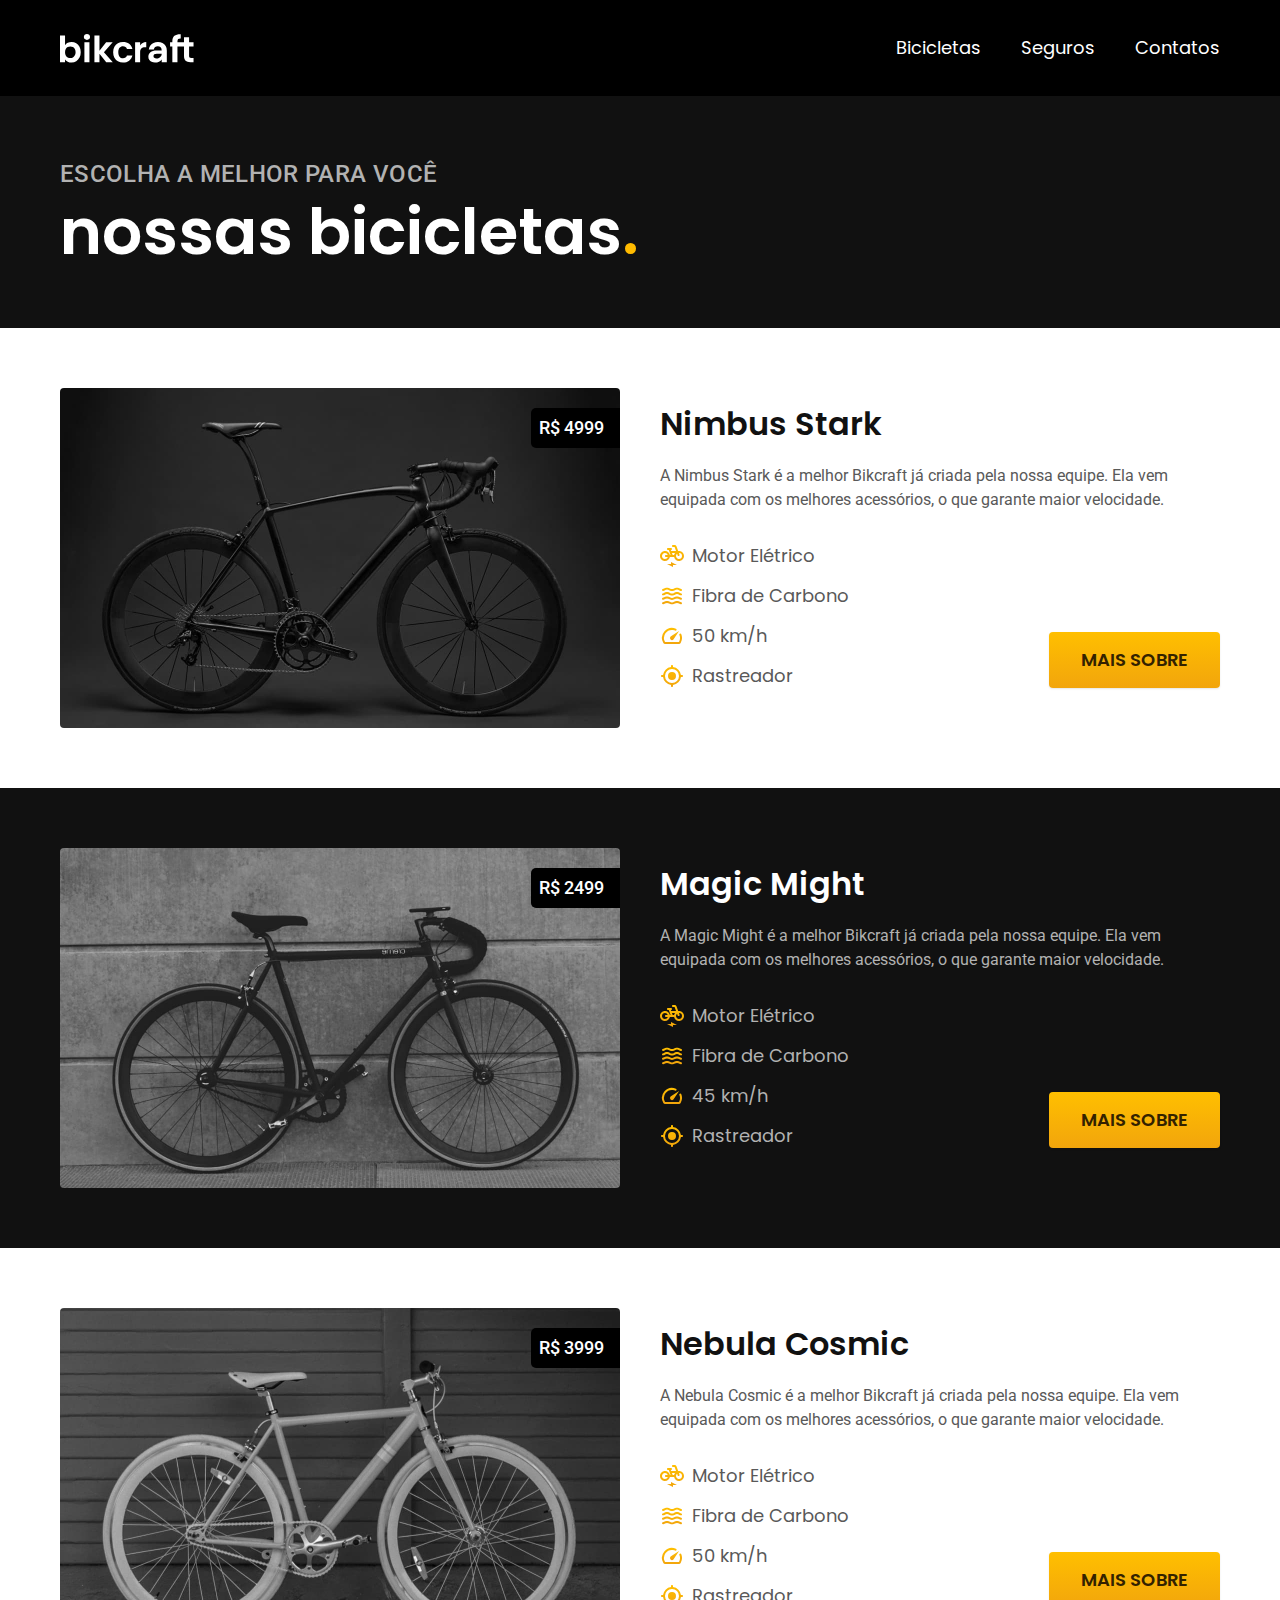
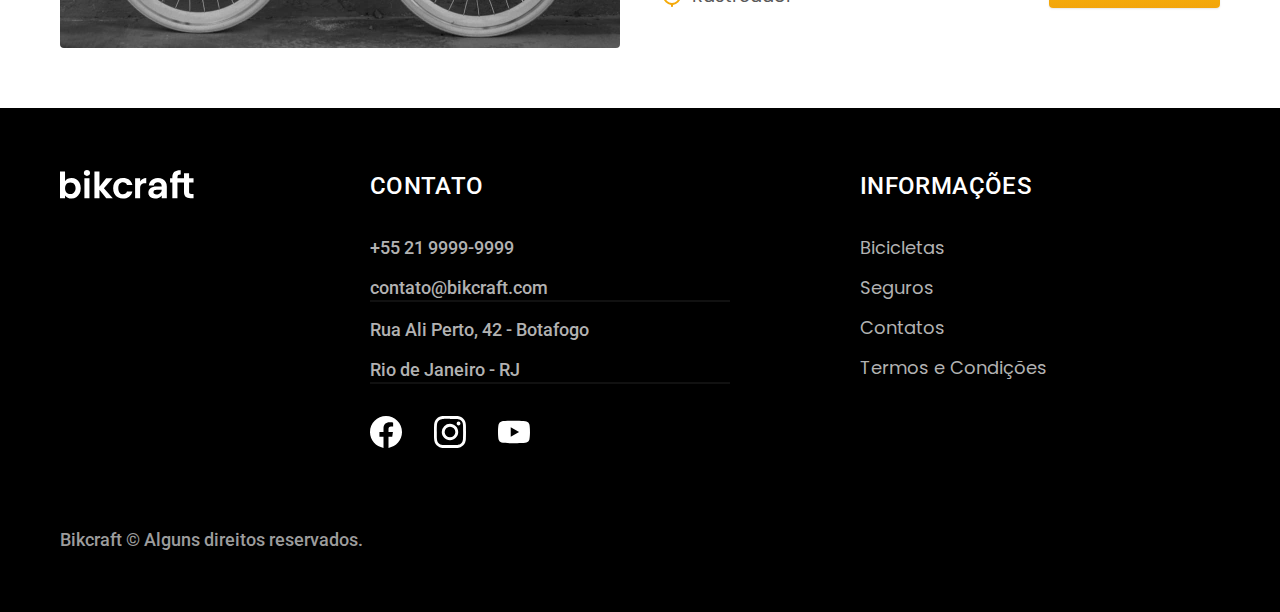
==== bicicletas.html @ 8161dbcb "bicicletas" ====
<!DOCTYPE html>
<html lang="pt-br">

<head>
    <meta charset="UTF-8">
    <meta name="viewport" content="width=device-width, initial-scale=1.0">
    <title>Bicicletas | Bikcraft</title>
    <meta name="description" content="Bicicletas">
    <link rel="stylesheet" href="./css/style.css">

    <link rel="preconnect" href="https://fonts.googleapis.com">
    <link rel="preconnect" href="https://fonts.gstatic.com" crossorigin>
    <link href="https://fonts.googleapis.com/css2?family=Merriweather:ital,wght@1,900&family=Poppins:wght@400;600&family=Roboto:wght@400;500&display=swap" rel="stylesheet">
</head>

<body id="bicicletas">
    <header class="header-bg">
        <div class="header-container container">
            <a href="./"><img src="./img/bikcraft.svg" alt="Bikcraft"></a>
            <nav aria-label="primaria">
                <ul class="header-menu font-1-m cor-0">
                    <li><a href="./bicicletas.html">Bicicletas</a></li>
                    <li><a href="./seguros.html">Seguros</a></li>
                    <li><a href="./contato.html">Contatos</a></li>
                </ul>
            </nav>
        </div>
    </header>
    <main>
        <div class="titulo-bg">
            <div class="titulo container">
                <p class="font-2-l-b cor-5">Escolha a melhor para você</p>
                <h1 class="font-1-xxl cor-0">nossas bicicletas<span class="cor-p1">.</span></h1>
            </div>
        </div>
        <div class="bicicletas container">
            <div class="bicicletas-img">
                <img src="./img/bicicletas/nimbus.jpg" alt="Bicicleta preta">
                <span class="font-2-m cor-0">R$ 4999</span>
            </div>
            <div class="bicicletas-conteudo">
                <h2 class="font-1-xl">Nimbus Stark</h2>
                <p class="font-2-s cor-8">A Nimbus Stark é a melhor Bikcraft já criada pela nossa equipe. Ela vem equipada com os melhores acessórios, o que garante maior velocidade.</p>
                <ul class="font-1-m cor-8">
                    <li>
                        <img src="./img/icones/eletrica.svg" alt="">
                        Motor Elétrico
                    </li>
                    <li>
                        <img src="./img/icones/carbono.svg" alt="">
                        Fibra de Carbono
                    </li>
                    <li>
                        <img src="./img/icones/velocidade.svg" alt="">
                        50 km/h
                    </li>
                    <li>
                        <img src="./img/icones/rastreador.svg" alt="">
                        Rastreador
                    </li>
                </ul>
                <a class="botao seta" href="./bicicletas/nimbus.html">Mais Sobre</a>
            </div>

        </div>
        <div class="bicicletas-bg">
            <div class="bicicletas container">
                <div class="bicicletas-img">
                    <img src="./img/bicicletas/magic.jpg" alt="Bicicleta preta">
                    <span class="font-2-m cor-0">R$ 2499</span>
                </div>
                <div class="bicicletas-conteudo">
                    <h2 class="font-1-xl cor-0">Magic Might</h2>
                    <p class="font-2-s cor-5">A Magic Might é a melhor Bikcraft já criada pela nossa equipe. Ela vem equipada com os melhores acessórios, o que garante maior velocidade.</p>
                    <ul class="font-1-m cor-5">
                        <li>
                            <img src="./img/icones/eletrica.svg" alt="">
                            Motor Elétrico
                        </li>
                        <li>
                            <img src="./img/icones/carbono.svg" alt="">
                            Fibra de Carbono
                        </li>
                        <li>
                            <img src="./img/icones/velocidade.svg" alt="">
                            45 km/h
                        </li>
                        <li>
                            <img src="./img/icones/rastreador.svg" alt="">
                            Rastreador
                        </li>
                    </ul>
                    <a class="botao seta" href="./bicicletas/magic.html">Mais Sobre</a>
                </div>

            </div>
        </div>
        <div class="bicicletas container">
            <div class="bicicletas-img">
                <img src="./img/bicicletas/nebula.jpg" alt="Bicicleta preta">
                <span class="font-2-m cor-0">R$ 3999</span>
            </div>
            <div class="bicicletas-conteudo">
                <h2 class="font-1-xl">Nebula Cosmic</h2>
                <p class="font-2-s cor-8">A Nebula Cosmic é a melhor Bikcraft já criada pela nossa equipe. Ela vem equipada com os melhores acessórios, o que garante maior velocidade.</p>
                <ul class="font-1-m cor-8">
                    <li>
                        <img src="./img/icones/eletrica.svg" alt="">
                        Motor Elétrico
                    </li>
                    <li>
                        <img src="./img/icones/carbono.svg" alt="">
                        Fibra de Carbono
                    </li>
                    <li>
                        <img src="./img/icones/velocidade.svg" alt="">
                        50 km/h
                    </li>
                    <li>
                        <img src="./img/icones/rastreador.svg" alt="">
                        Rastreador
                    </li>
                </ul>
                <a class="botao seta" href="./bicicletas/nebula.html">Mais Sobre</a>
            </div>

        </div>
    </main>
    <footer class="footer-bg">
        <div class="footer container">
            <img src="./img/bikcraft.svg" alt="Bikcraft">
            <div class="footer-contato">
                <h3 class="font-2-l-b cor-0">Contato</h3>
                <ul class="font-2-m cor-5">
                    <li><a href="tel:+552199999999">+55 21 9999-9999</a></li>
                    <li><a href="mailto:contato@bikcraft.com">contato@bikcraft.com</a></li>
                    <li>Rua Ali Perto, 42 - Botafogo</li>
                    <li>Rio de Janeiro - RJ</li>
                </ul>
                <div class="footer-redes">
                    <a href="./">
                        <img src="./img/redes/facebook.svg" alt="Facebook">
                    </a>
                    <a href="./">
                        <img src="./img/redes/instagram.svg" alt="Instagram">
                    </a>
                    <a href="./">
                        <img src="./img/redes/youtube.svg" alt="Youtube">
                    </a>
                </div>
            </div>
            <div class="footer-informacoes">
                <h3 class="font-2-l-b cor-0">Informações</h3>
                <nav>
                    <ul class="font-1-m cor-5">
                        <li><a href="./bicicletas.html">Bicicletas</a></li>
                        <li><a href="./seguros.html">Seguros</a></li>
                        <li><a href="./contato.html">Contatos</a></li>
                        <li><a href="./termos.html">Termos e Condições</a></li>
                    </ul>
                </nav>
            </div>
            <p class="footer-copy font-2-m cor-6">Bikcraft © Alguns direitos reservados.</p>
        </div>
    </footer>

</body>

</html>
---- css/style.css ----
@import url(./global/global.css);
@import url(./global/header.css);
@import url(./global/footer.css);
@import url(./utilidades/tipografia.css);

/* Utilidades */
@import url(./utilidades/componentes.css);
@import url(./utilidades/variables.css);

/* Home */
@import url(./home/introducao.css);
@import url(./home/tecnologia.css);
@import url(./home/parceiros.css);
@import url(./home/depoimento.css);

/* Bicicletas */
@import url(./bicicletas/bicicletas-list.css);
@import url(./bicicletas/bicicletas.css);

/* Seguros */
@import url(./seguros/seguros.css);

/* Termos */
@import url(./termos/termos.css);
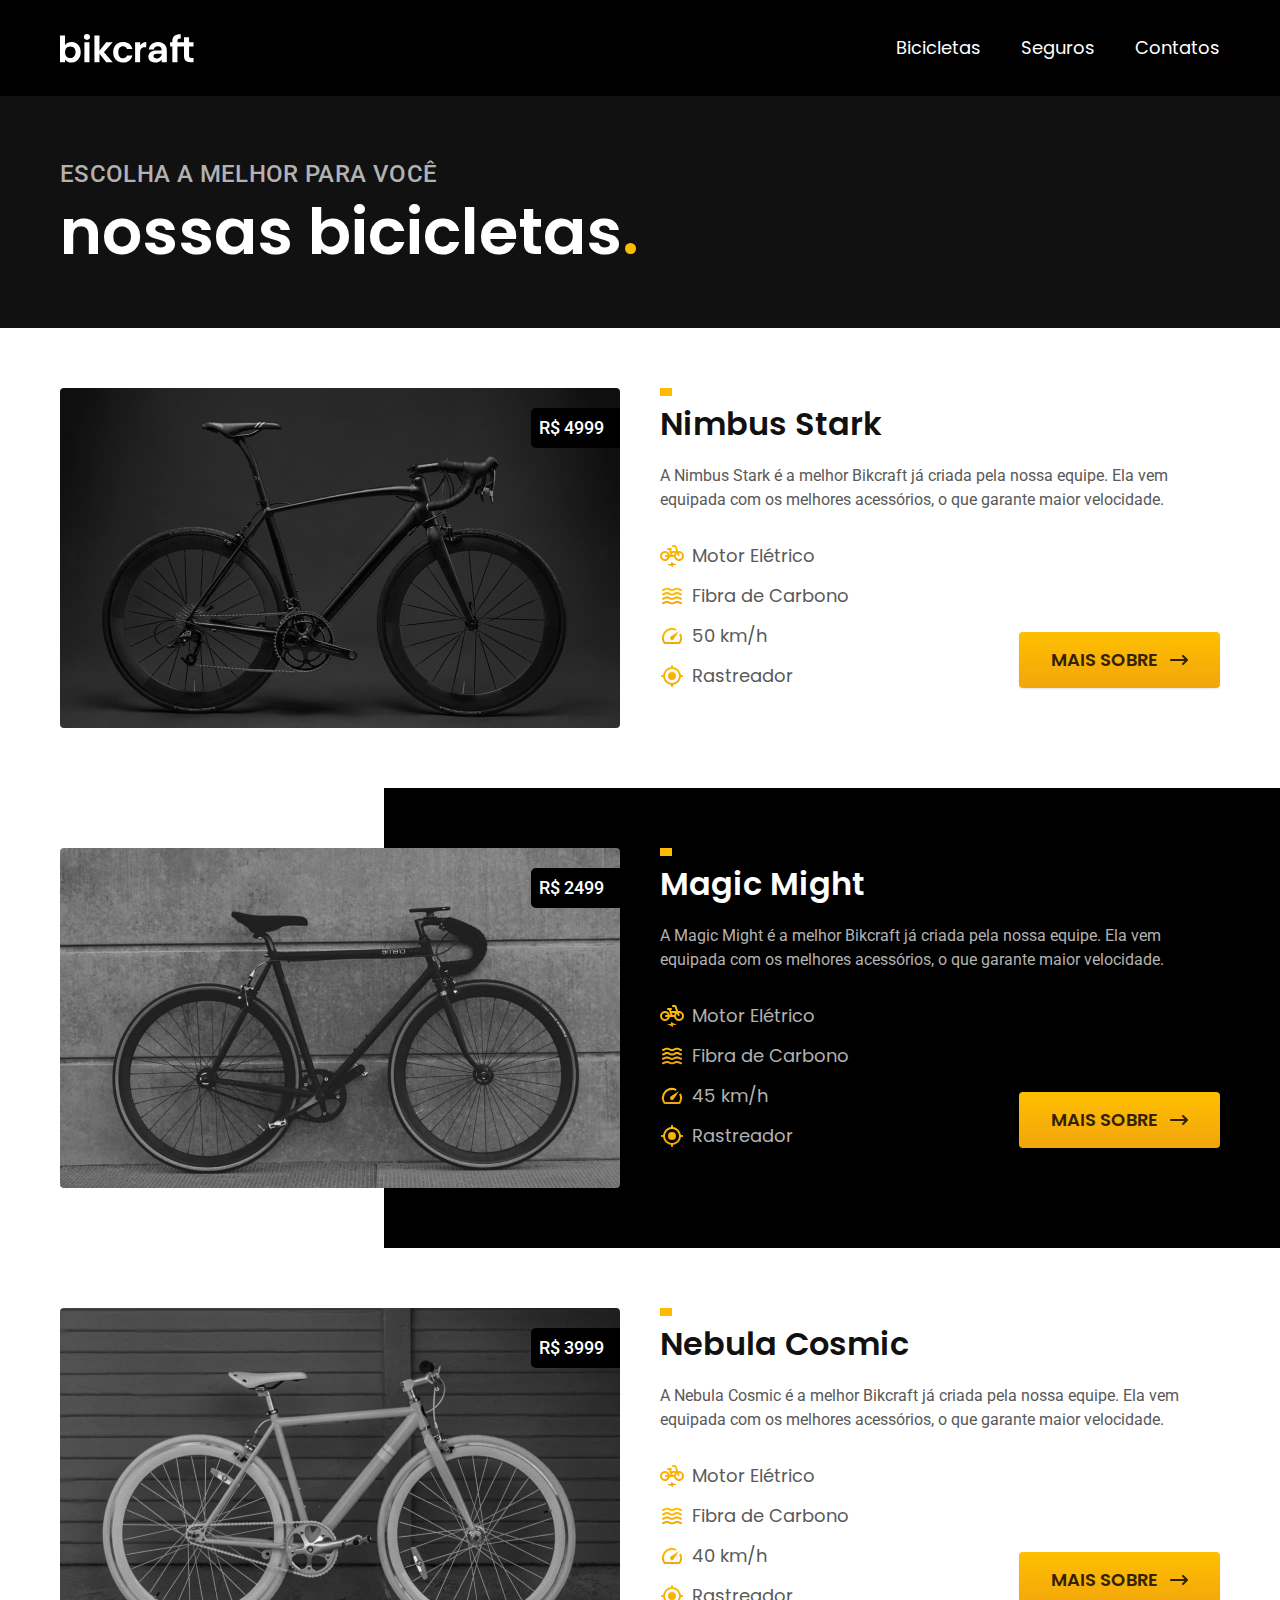
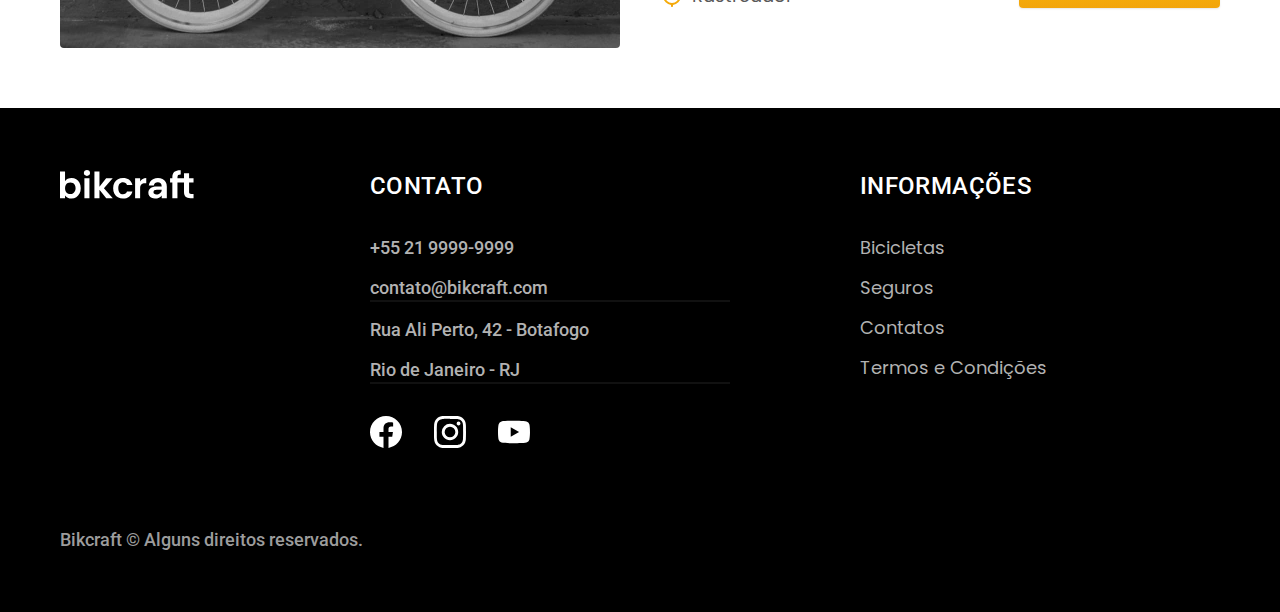
==== commit 440d35ad: "orcamento" ====
--- a/bicicletas.html
+++ b/bicicletas.html
@@ -114,7 +114,7 @@
                     </li>
                     <li>
                         <img src="./img/icones/velocidade.svg" alt="">
-                        50 km/h
+                        40 km/h
                     </li>
                     <li>
                         <img src="./img/icones/rastreador.svg" alt="">
--- a/css/style.css
+++ b/css/style.css
@@ -1,24 +1,38 @@
-@import url(./global/global.css);
-@import url(./global/header.css);
-@import url(./global/footer.css);
-@import url(./utilidades/tipografia.css);
+@import "./global/global.css";
+@import "./global/header.css";
+@import "./global/footer.css";
+@import "./utilidades/tipografia.css";
 
 /* Utilidades */
-@import url(./utilidades/componentes.css);
-@import url(./utilidades/variables.css);
+@import "./utilidades/componentes.css";
+@import "./utilidades/variables.css";
+@import "./utilidades/formulario.css";
 
 /* Home */
-@import url(./home/introducao.css);
-@import url(./home/tecnologia.css);
-@import url(./home/parceiros.css);
-@import url(./home/depoimento.css);
+@import "./home/introducao.css";
+@import "./home/tecnologia.css";
+@import "./home/parceiros.css";
+@import "./home/depoimento.css";
 
 /* Bicicletas */
-@import url(./bicicletas/bicicletas-list.css);
-@import url(./bicicletas/bicicletas.css);
+@import "./bicicletas/bicicletas-list.css";
+@import "./bicicletas/bicicletas.css";
+
+/* Bicicleta Interna */
+@import "./bicicleta/bicicleta.css";
+@import "./bicicleta/seguro.css";
 
 /* Seguros */
-@import url(./seguros/seguros.css);
+@import "./seguros/seguros.css";
+@import "./seguros/vantagens.css";
+@import "./seguros/perguntas.css";
+
+/* Contato */
+@import "./contato/contato.css";
+@import "./contato/lojas.css";
+
+/* Orçamento */
+@import "./orcamento/orcamento.css";
 
 /* Termos */
-@import url(./termos/termos.css);
+@import "./termos/termos.css";
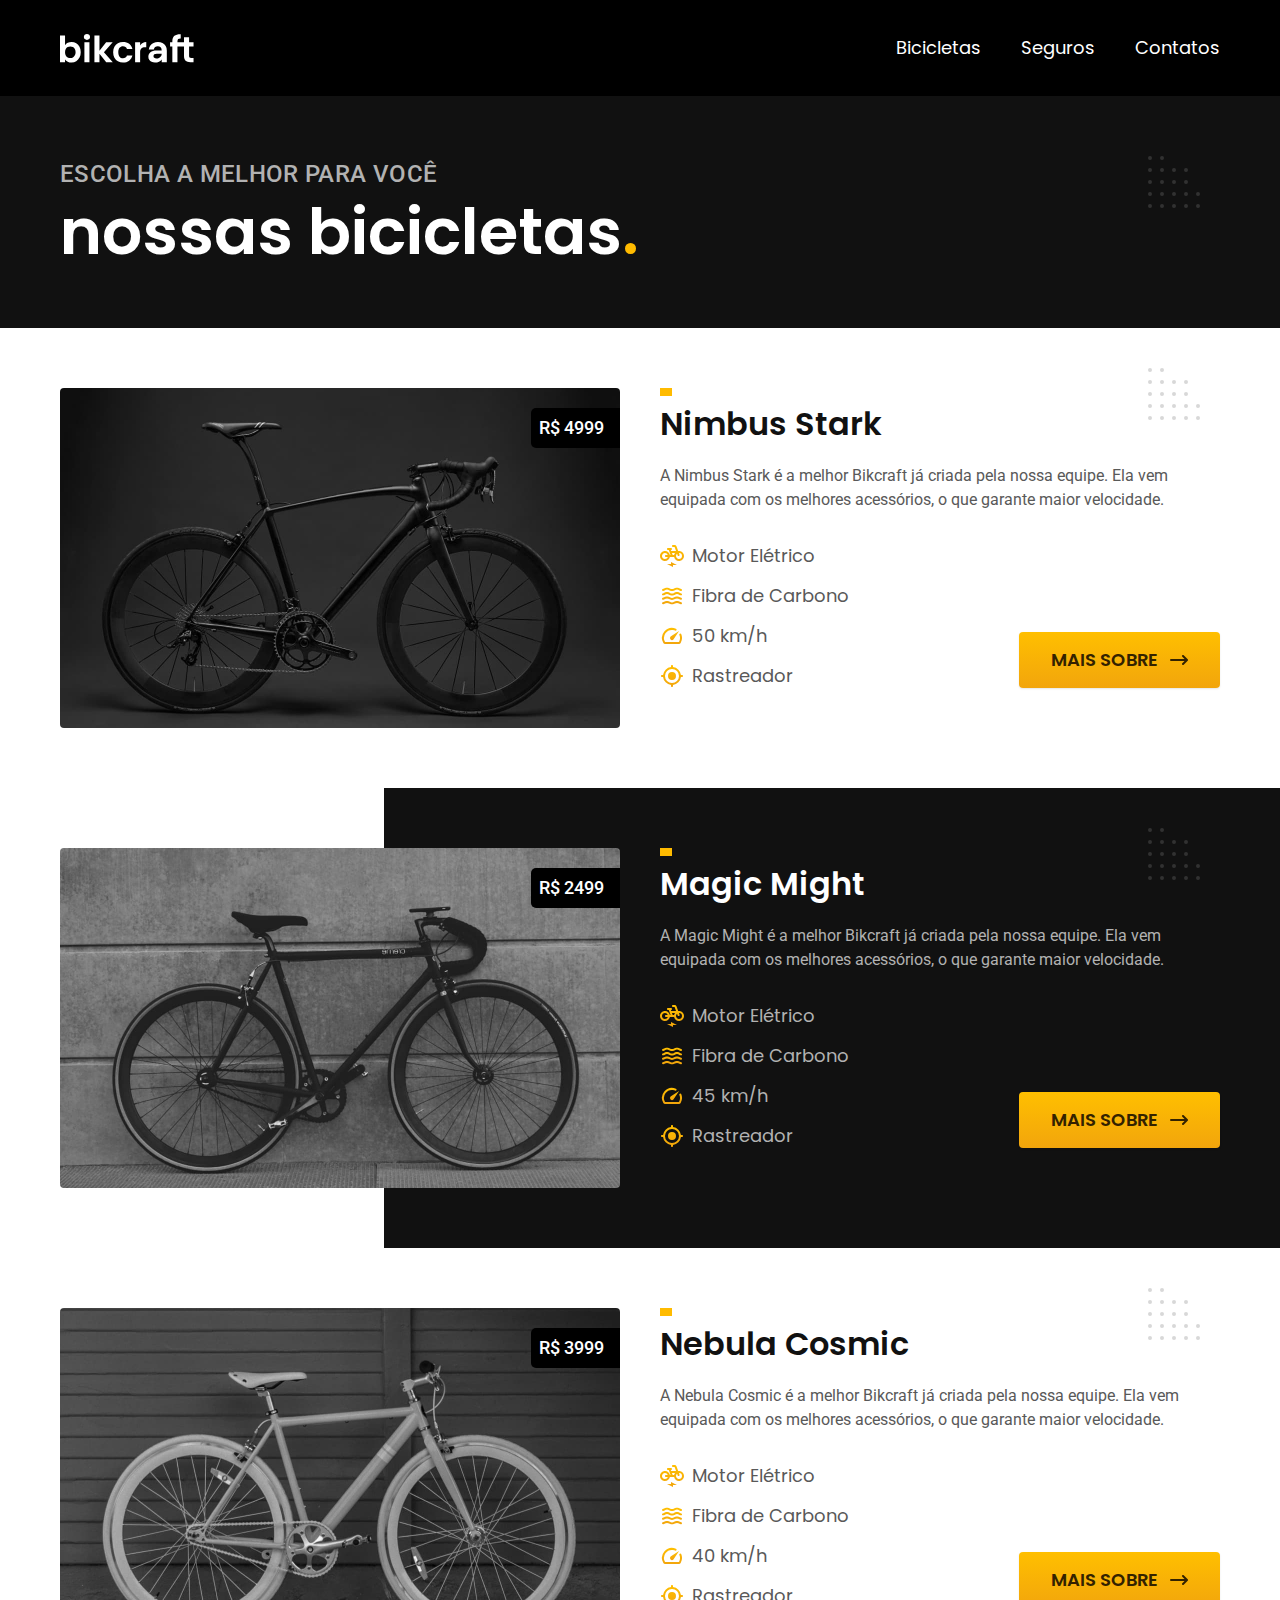
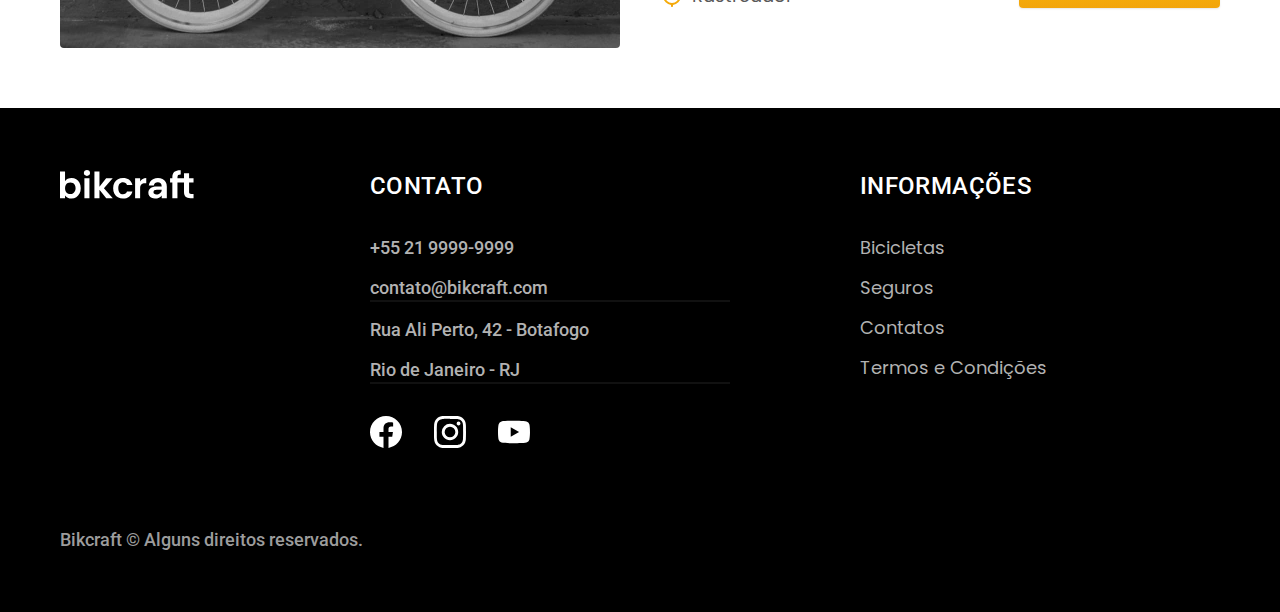
==== commit b2ca3d0c: "otimizacao" ====
--- a/bicicletas.html
+++ b/bicicletas.html
@@ -6,17 +6,19 @@
     <meta name="viewport" content="width=device-width, initial-scale=1.0">
     <title>Bicicletas | Bikcraft</title>
     <meta name="description" content="Bicicletas">
-    <link rel="stylesheet" href="./css/style.css">
 
     <link rel="preconnect" href="https://fonts.googleapis.com">
     <link rel="preconnect" href="https://fonts.gstatic.com" crossorigin>
     <link href="https://fonts.googleapis.com/css2?family=Merriweather:ital,wght@1,900&family=Poppins:wght@400;600&family=Roboto:wght@400;500&display=swap" rel="stylesheet">
+
+    <link rel="preload" href="./css/style.css" as="style">
+    <link rel="stylesheet" href="./css/style.css">
 </head>
 
 <body id="bicicletas">
     <header class="header-bg">
         <div class="header-container container">
-            <a href="./"><img src="./img/bikcraft.svg" alt="Bikcraft"></a>
+            <a href="./"><img src="./img/bikcraft.svg" width="136" height="32" alt="Bikcraft"></a>
             <nav aria-label="primaria">
                 <ul class="header-menu font-1-m cor-0">
                     <li><a href="./bicicletas.html">Bicicletas</a></li>
@@ -35,7 +37,7 @@
         </div>
         <div class="bicicletas container">
             <div class="bicicletas-img">
-                <img src="./img/bicicletas/nimbus.jpg" alt="Bicicleta preta">
+                <img src="./img/bicicletas/nimbus.jpg" width="1120" height="680" alt="Bicicleta preta">
                 <span class="font-2-m cor-0">R$ 4999</span>
             </div>
             <div class="bicicletas-conteudo">
@@ -43,19 +45,19 @@
                 <p class="font-2-s cor-8">A Nimbus Stark é a melhor Bikcraft já criada pela nossa equipe. Ela vem equipada com os melhores acessórios, o que garante maior velocidade.</p>
                 <ul class="font-1-m cor-8">
                     <li>
-                        <img src="./img/icones/eletrica.svg" alt="">
+                        <img src="./img/icones/eletrica.svg" width="24" height="24" alt="">
                         Motor Elétrico
                     </li>
                     <li>
-                        <img src="./img/icones/carbono.svg" alt="">
+                        <img src="./img/icones/carbono.svg" width="24" height="24" alt="">
                         Fibra de Carbono
                     </li>
                     <li>
-                        <img src="./img/icones/velocidade.svg" alt="">
+                        <img src="./img/icones/velocidade.svg" width="24" height="24" alt="">
                         50 km/h
                     </li>
                     <li>
-                        <img src="./img/icones/rastreador.svg" alt="">
+                        <img src="./img/icones/rastreador.svg" width="24" height="24" alt="">
                         Rastreador
                     </li>
                 </ul>
@@ -66,7 +68,7 @@
         <div class="bicicletas-bg">
             <div class="bicicletas container">
                 <div class="bicicletas-img">
-                    <img src="./img/bicicletas/magic.jpg" alt="Bicicleta preta">
+                    <img src="./img/bicicletas/magic.jpg" width="1120" height="680" alt="Bicicleta preta">
                     <span class="font-2-m cor-0">R$ 2499</span>
                 </div>
                 <div class="bicicletas-conteudo">
@@ -74,19 +76,19 @@
                     <p class="font-2-s cor-5">A Magic Might é a melhor Bikcraft já criada pela nossa equipe. Ela vem equipada com os melhores acessórios, o que garante maior velocidade.</p>
                     <ul class="font-1-m cor-5">
                         <li>
-                            <img src="./img/icones/eletrica.svg" alt="">
+                            <img src="./img/icones/eletrica.svg" width="24" height="24" alt="">
                             Motor Elétrico
                         </li>
                         <li>
-                            <img src="./img/icones/carbono.svg" alt="">
+                            <img src="./img/icones/carbono.svg" width="24" height="24" alt="">
                             Fibra de Carbono
                         </li>
                         <li>
-                            <img src="./img/icones/velocidade.svg" alt="">
+                            <img src="./img/icones/velocidade.svg" width="24" height="24" alt="">
                             45 km/h
                         </li>
                         <li>
-                            <img src="./img/icones/rastreador.svg" alt="">
+                            <img src="./img/icones/rastreador.svg" width="24" height="24" alt="">
                             Rastreador
                         </li>
                     </ul>
@@ -97,7 +99,7 @@
         </div>
         <div class="bicicletas container">
             <div class="bicicletas-img">
-                <img src="./img/bicicletas/nebula.jpg" alt="Bicicleta preta">
+                <img src="./img/bicicletas/nebula.jpg" width="1120" height="680" alt="Bicicleta preta">
                 <span class="font-2-m cor-0">R$ 3999</span>
             </div>
             <div class="bicicletas-conteudo">
@@ -105,19 +107,19 @@
                 <p class="font-2-s cor-8">A Nebula Cosmic é a melhor Bikcraft já criada pela nossa equipe. Ela vem equipada com os melhores acessórios, o que garante maior velocidade.</p>
                 <ul class="font-1-m cor-8">
                     <li>
-                        <img src="./img/icones/eletrica.svg" alt="">
+                        <img src="./img/icones/eletrica.svg" width="24" height="24" alt="">
                         Motor Elétrico
                     </li>
                     <li>
-                        <img src="./img/icones/carbono.svg" alt="">
+                        <img src="./img/icones/carbono.svg" width="24" height="24" alt="">
                         Fibra de Carbono
                     </li>
                     <li>
-                        <img src="./img/icones/velocidade.svg" alt="">
+                        <img src="./img/icones/velocidade.svg" width="24" height="24" alt="">
                         40 km/h
                     </li>
                     <li>
-                        <img src="./img/icones/rastreador.svg" alt="">
+                        <img src="./img/icones/rastreador.svg" width="24" height="24" alt="">
                         Rastreador
                     </li>
                 </ul>
@@ -128,7 +130,7 @@
     </main>
     <footer class="footer-bg">
         <div class="footer container">
-            <img src="./img/bikcraft.svg" alt="Bikcraft">
+            <img src="./img/bikcraft.svg" width="136" height="32" alt="Bikcraft">
             <div class="footer-contato">
                 <h3 class="font-2-l-b cor-0">Contato</h3>
                 <ul class="font-2-m cor-5">
@@ -139,13 +141,13 @@
                 </ul>
                 <div class="footer-redes">
                     <a href="./">
-                        <img src="./img/redes/facebook.svg" alt="Facebook">
+                        <img src="./img/redes/facebook.svg" width="32" height="32" alt="Facebook">
                     </a>
                     <a href="./">
-                        <img src="./img/redes/instagram.svg" alt="Instagram">
+                        <img src="./img/redes/instagram.svg" width="32" height="32" alt="Instagram">
                     </a>
                     <a href="./">
-                        <img src="./img/redes/youtube.svg" alt="Youtube">
+                        <img src="./img/redes/youtube.svg" width="32" height="32" alt="Youtube">
                     </a>
                 </div>
             </div>
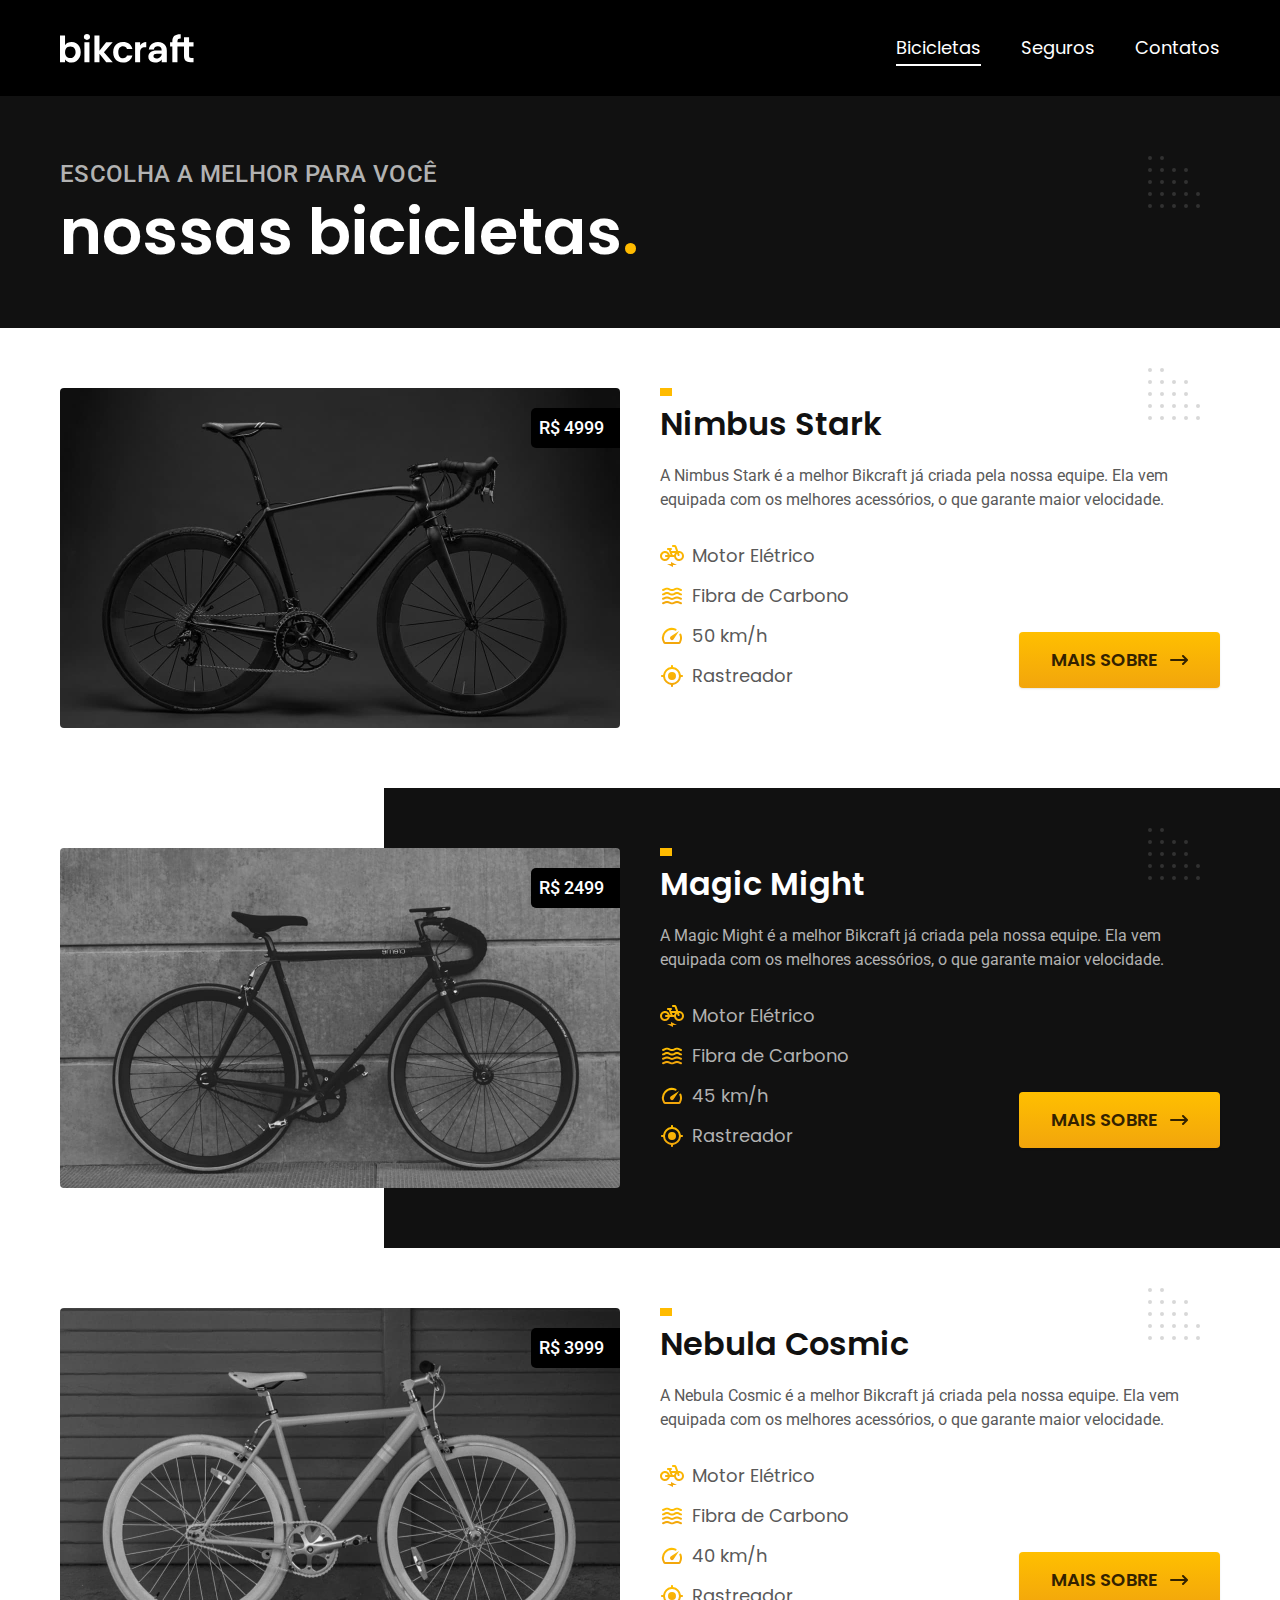
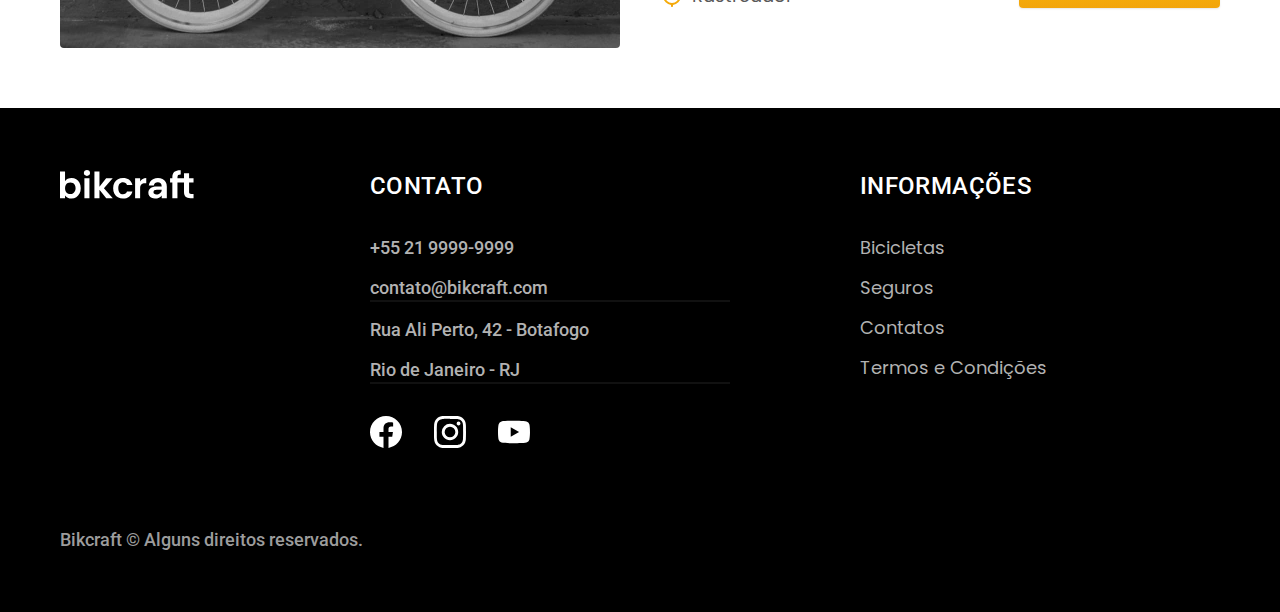
==== commit 3848f435: "js header-menu e orcamento" ====
--- a/bicicletas.html
+++ b/bicicletas.html
@@ -166,6 +166,7 @@
         </div>
     </footer>
 
+    <script src="./js/script.js"></script>
 </body>
 
 </html>